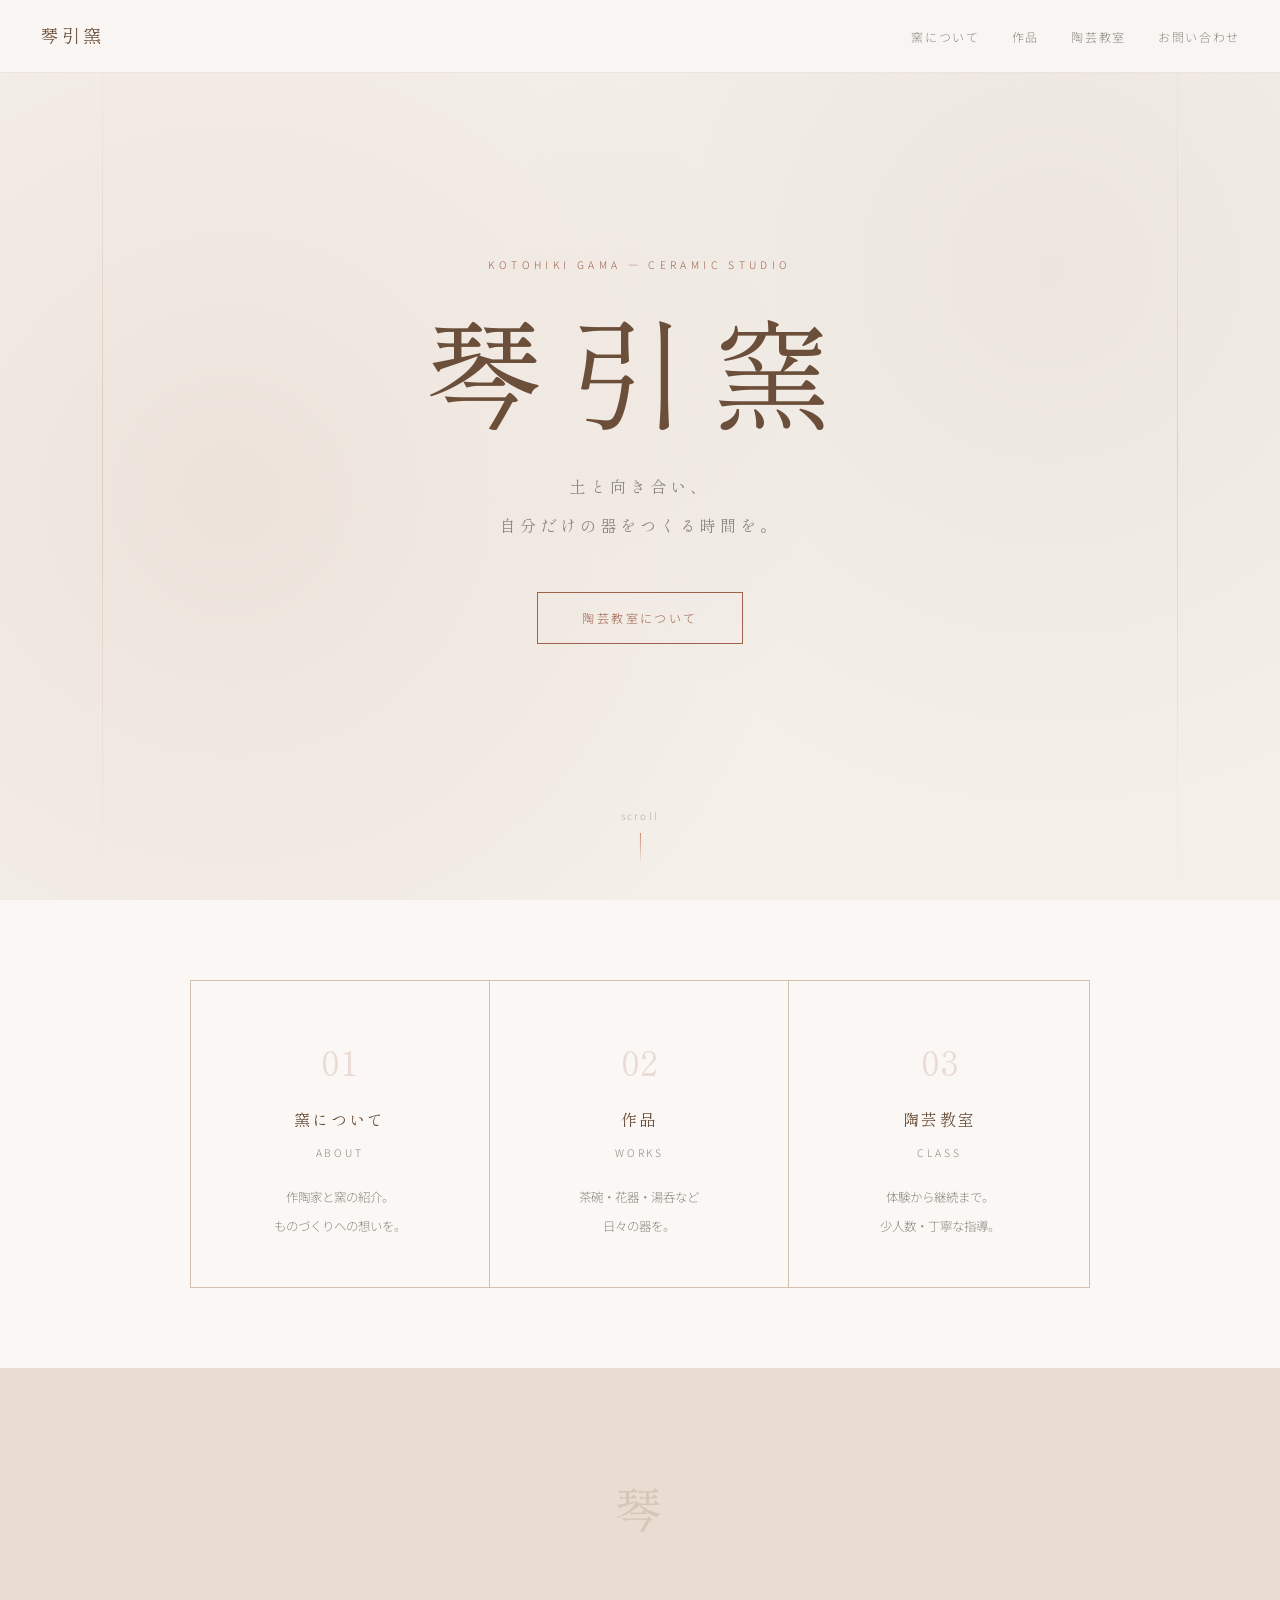
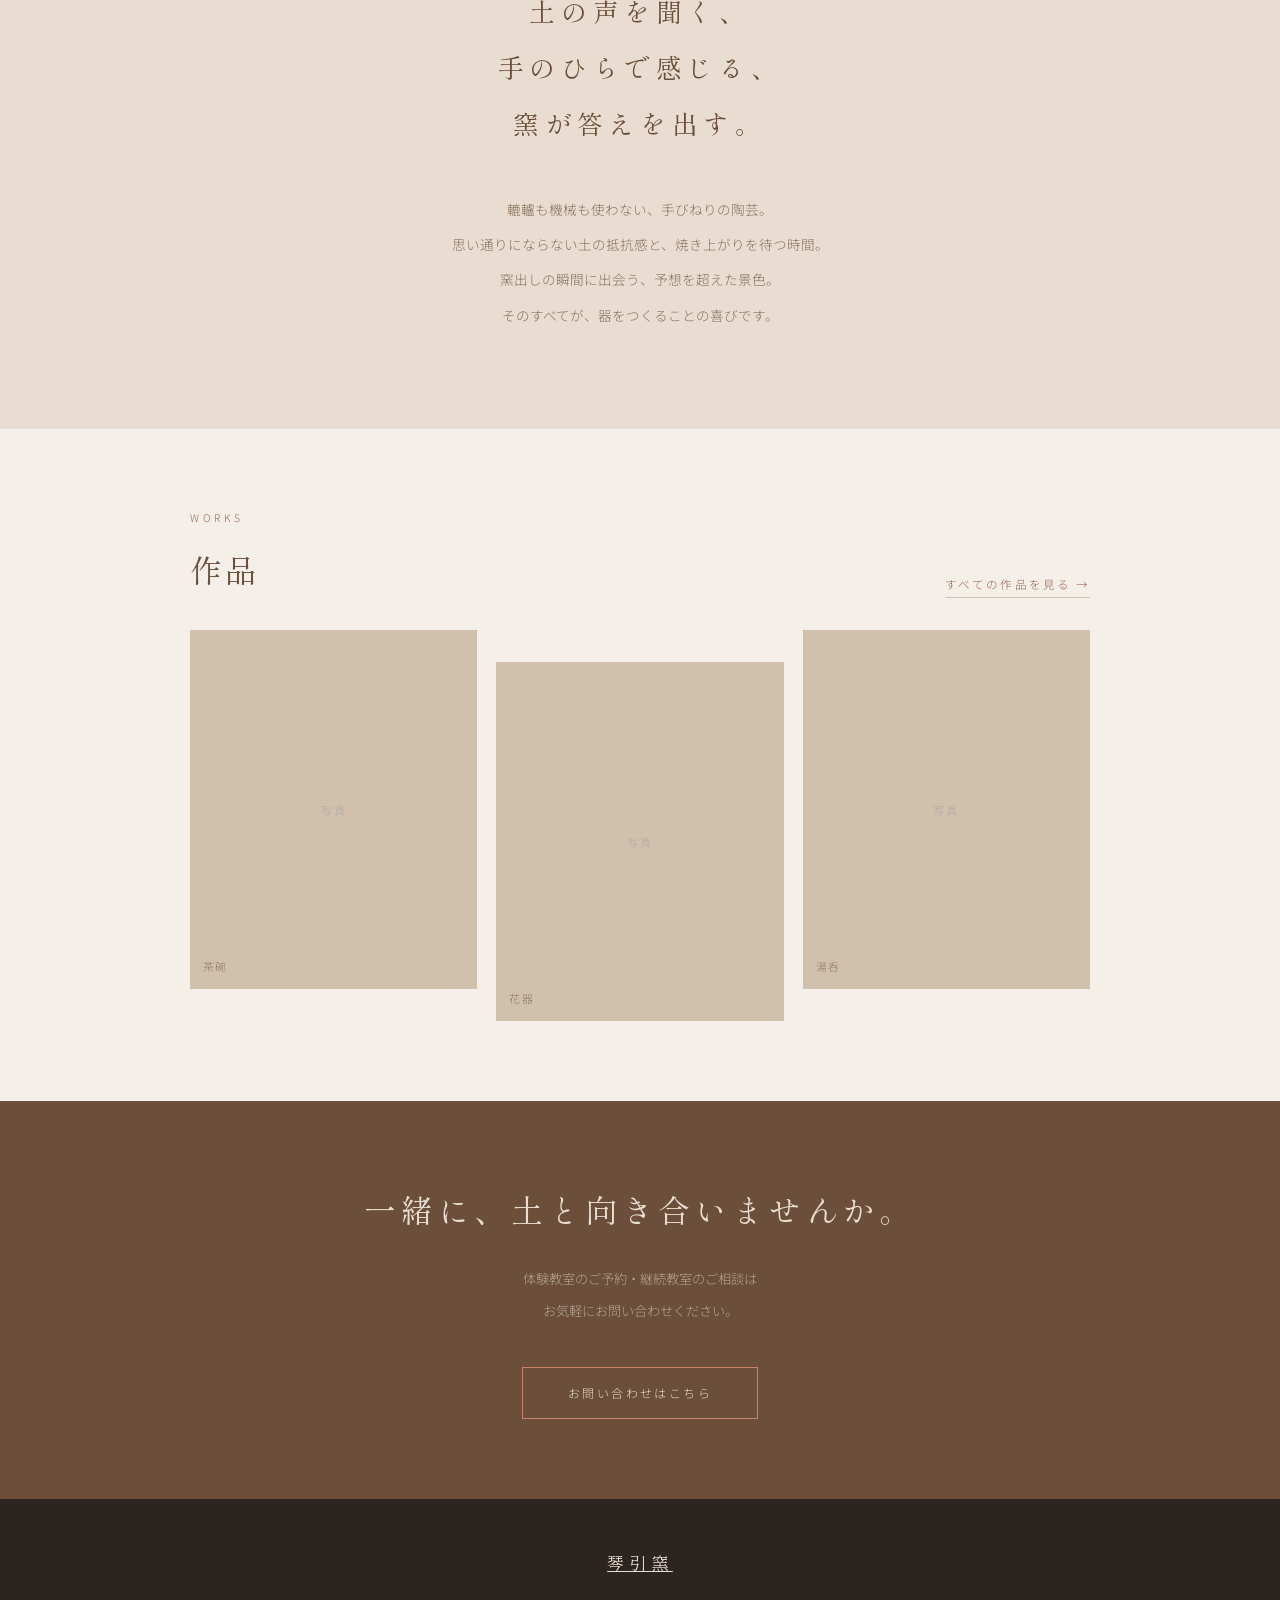
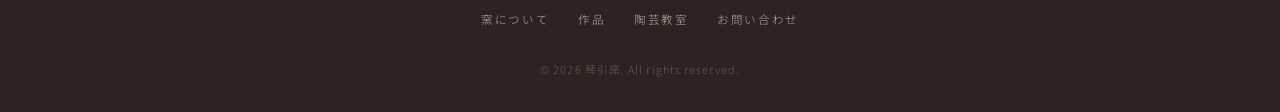
==== index.html @ 23a4cee9 "first commit" ====
<!DOCTYPE html>
<html lang="ja">
<head>
  <meta charset="UTF-8">
  <meta name="viewport" content="width=device-width, initial-scale=1.0">
  <title>琴引窯 — 手びねりの陶芸教室</title>
  <meta name="description" content="琴引窯は、作陶家が主宰する少人数制の陶芸教室です。土と向き合い、自分だけの器をつくる時間を。">
  <meta property="og:title" content="琴引窯 — 手びねりの陶芸教室">
  <meta property="og:description" content="土と向き合い、自分だけの器をつくる時間を。">
  <meta property="og:type" content="website">
  <link rel="preconnect" href="https://fonts.googleapis.com">
  <link rel="preconnect" href="https://fonts.gstatic.com" crossorigin>
  <link href="https://fonts.googleapis.com/css2?family=Noto+Serif+JP:wght@300;400;500&family=Noto+Sans+JP:wght@300;400&family=Shippori+Mincho:wght@400;500&display=swap" rel="stylesheet">
  <link rel="stylesheet" href="style.css">
  <style>
    /* ── Hero ── */
    .hero {
      min-height: 100svh;
      display: flex; align-items: center; justify-content: center;
      position: relative; background: var(--smoke); overflow: hidden;
    }
    .hero::before {
      content: '';
      position: absolute; inset: 0;
      background:
        radial-gradient(circle at 18% 55%, rgba(160,97,74,0.09) 0%, transparent 50%),
        radial-gradient(circle at 82% 30%, rgba(107,79,58,0.06) 0%, transparent 45%);
      pointer-events: none;
    }
    .hero-vline {
      position: absolute; top: 0; bottom: 0; width: 1px;
      background: linear-gradient(to bottom, transparent, rgba(160,97,74,0.2), transparent);
    }
    .hero-vline:nth-child(1) { left: 8%; }
    .hero-vline:nth-child(2) { right: 8%; }

    .hero-content {
      text-align: center; position: relative; z-index: 1;
      padding: 2rem;
      opacity: 0; transform: translateY(30px);
      animation: heroIn 1.3s cubic-bezier(0.22,1,0.36,1) 0.2s forwards;
    }
    @keyframes heroIn { to { opacity: 1; transform: none; } }

    .hero-en {
      font-size: 0.65rem; letter-spacing: 0.42em;
      color: var(--clay); text-transform: uppercase; margin-bottom: 1.8rem;
    }
    .hero-title {
      font-family: var(--serif);
      font-size: clamp(3.5rem, 12vw, 7.5rem);
      font-weight: 400; letter-spacing: 0.2em;
      color: var(--soil); line-height: 1.1; margin-bottom: 2rem;
    }
    .hero-sub {
      font-family: var(--serif);
      font-size: clamp(0.85rem, 2vw, 1rem);
      letter-spacing: 0.25em; color: var(--ash);
      margin-bottom: 3rem; line-height: 2.4;
    }
    .hero-cta {
      display: inline-block;
      padding: 0.9rem 2.8rem;
      border: 1px solid var(--clay);
      color: var(--clay); text-decoration: none;
      font-size: 0.75rem; letter-spacing: 0.2em;
      transition: all 0.3s;
    }
    .hero-cta:hover { background: var(--clay); color: var(--white); }

    .scroll-hint {
      position: absolute; bottom: 2.2rem; left: 50%;
      transform: translateX(-50%);
      display: flex; flex-direction: column; align-items: center; gap: 8px;
      color: var(--ash-lt); font-size: 0.62rem; letter-spacing: 0.22em;
      animation: scrollBounce 2.8s ease-in-out infinite;
    }
    @keyframes scrollBounce {
      0%,100% { transform: translateX(-50%) translateY(0); }
      50% { transform: translateX(-50%) translateY(7px); }
    }
    .scroll-hint::after {
      content: ''; width: 1px; height: 32px;
      background: linear-gradient(to bottom, var(--clay-lt), transparent);
    }

    /* ── Summary cards ── */
    .summary {
      background: var(--white);
      padding: 5rem 2rem;
    }
    .summary-grid {
      max-width: 900px; margin: 0 auto;
      display: grid; grid-template-columns: repeat(3,1fr); gap: 1px;
      border: 1px solid var(--sand-dk);
    }
    .summary-card {
      padding: 3rem 2rem;
      text-align: center;
      border-right: 1px solid var(--sand-dk);
      text-decoration: none; color: inherit;
      transition: background 0.3s;
    }
    .summary-card:last-child { border-right: none; }
    .summary-card:hover { background: var(--smoke); }
    .summary-card-num {
      font-family: var(--serif);
      font-size: 2.2rem; color: rgba(160,97,74,0.18);
      display: block; margin-bottom: 0.8rem;
    }
    .summary-card-ja {
      font-family: var(--serif);
      font-size: 1rem; letter-spacing: 0.15em;
      color: var(--soil); display: block; margin-bottom: 0.6rem;
    }
    .summary-card-en {
      font-size: 0.65rem; letter-spacing: 0.28em;
      color: var(--ash); text-transform: uppercase; display: block;
      margin-bottom: 1.2rem;
    }
    .summary-card-body {
      font-size: 0.78rem; line-height: 2;
      color: var(--ash);
    }

    /* ── Concept ── */
    .concept {
      background: var(--sand);
      padding: 6rem 2rem; text-align: center;
    }
    .concept-inner { max-width: 700px; margin: 0 auto; }
    .concept-kamon {
      font-family: var(--serif);
      font-size: 3rem; color: rgba(107,79,58,0.15);
      display: block; margin-bottom: 2rem; letter-spacing: 0.1em;
    }
    .concept-quote {
      font-family: var(--serif);
      font-size: clamp(1.1rem, 2.8vw, 1.6rem);
      font-weight: 400; letter-spacing: 0.22em;
      color: var(--soil); line-height: 2.2; margin-bottom: 2.5rem;
    }
    .concept-body {
      font-size: 0.85rem; line-height: 2.6;
      color: rgba(107,79,58,0.75);
    }

    /* ── Works preview ── */
    .works-preview {
      background: var(--smoke); padding: 5rem 2rem;
    }
    .works-preview-inner { max-width: 900px; margin: 0 auto; }
    .works-preview-header {
      display: flex; align-items: flex-end;
      justify-content: space-between; margin-bottom: 2rem;
    }
    .works-link {
      font-size: 0.72rem; letter-spacing: 0.18em;
      color: var(--clay); text-decoration: none;
      border-bottom: 1px solid rgba(160,97,74,0.35);
      padding-bottom: 2px; transition: border-color 0.25s;
    }
    .works-link:hover { border-color: var(--clay); }
    .works-grid {
      display: grid; grid-template-columns: repeat(3,1fr); gap: 1.2rem;
    }
    .work-thumb {
      aspect-ratio: 4/5; background: var(--sand-dk);
      position: relative; overflow: hidden;
    }
    .work-thumb:nth-child(2) { margin-top: 2rem; }
    .work-thumb-label {
      position: absolute; bottom: 0.8rem; left: 0.8rem;
      font-size: 0.68rem; letter-spacing: 0.15em;
      color: var(--soil); opacity: 0.65;
    }
    .work-thumb-ph {
      width: 100%; height: 100%;
      display: flex; align-items: center; justify-content: center;
      color: var(--ash-lt); font-size: 0.7rem; letter-spacing: 0.18em;
    }

    /* ── CTA Banner ── */
    .cta-banner {
      background: var(--soil); padding: 5rem 2rem;
      text-align: center;
    }
    .cta-banner h2 {
      font-family: var(--serif);
      font-size: clamp(1.3rem, 3.5vw, 2rem);
      font-weight: 400; letter-spacing: 0.15em;
      color: var(--sand); margin-bottom: 1.5rem;
    }
    .cta-banner p {
      font-size: 0.83rem; line-height: 2.4;
      color: rgba(232,221,208,0.6); margin-bottom: 2.5rem;
    }
    .cta-banner a {
      display: inline-block;
      padding: 0.9rem 2.8rem;
      border: 1px solid var(--clay-lt);
      color: var(--sand); text-decoration: none;
      font-size: 0.75rem; letter-spacing: 0.2em;
      transition: all 0.3s;
    }
    .cta-banner a:hover { background: var(--clay-lt); }

    @media (max-width: 768px) {
      .summary-grid { grid-template-columns: 1fr; }
      .summary-card { border-right: none; border-bottom: 1px solid var(--sand-dk); }
      .summary-card:last-child { border-bottom: none; }
      .works-grid { grid-template-columns: repeat(2,1fr); }
      .work-thumb:nth-child(2) { margin-top: 0; }
    }
  </style>
</head>
<body>

<nav>
  <a class="nav-logo" href="index.html">琴引窯</a>
  <ul class="nav-links">
    <li><a href="about.html">窯について</a></li>
    <li><a href="gallery.html">作品</a></li>
    <li><a href="class.html">陶芸教室</a></li>
    <li><a href="contact.html">お問い合わせ</a></li>
  </ul>
  <button class="hamburger" id="hamburger" aria-label="メニュー">
    <span></span><span></span><span></span>
  </button>
</nav>
<div class="mobile-menu" id="mobile-menu">
  <a href="about.html" class="mobile-link">窯について</a>
  <a href="gallery.html" class="mobile-link">作品</a>
  <a href="class.html" class="mobile-link">陶芸教室</a>
  <a href="contact.html" class="mobile-link">お問い合わせ</a>
</div>

<!-- Hero -->
<section class="hero">
  <div class="hero-vline"></div>
  <div class="hero-vline"></div>
  <div class="hero-content">
    <p class="hero-en">Kotohiki Gama — Ceramic Studio</p>
    <h1 class="hero-title">琴引窯</h1>
    <p class="hero-sub">
      土と向き合い、<br>
      自分だけの器をつくる時間を。
    </p>
    <a href="class.html" class="hero-cta">陶芸教室について</a>
  </div>
  <div class="scroll-hint">scroll</div>
</section>

<!-- Summary -->
<div class="summary">
  <div class="summary-grid reveal">
    <a class="summary-card" href="about.html">
      <span class="summary-card-num">01</span>
      <span class="summary-card-ja">窯について</span>
      <span class="summary-card-en">About</span>
      <span class="summary-card-body">作陶家と窯の紹介。<br>ものづくりへの想いを。</span>
    </a>
    <a class="summary-card" href="gallery.html">
      <span class="summary-card-num">02</span>
      <span class="summary-card-ja">作品</span>
      <span class="summary-card-en">Works</span>
      <span class="summary-card-body">茶碗・花器・湯呑など<br>日々の器を。</span>
    </a>
    <a class="summary-card" href="class.html">
      <span class="summary-card-num">03</span>
      <span class="summary-card-ja">陶芸教室</span>
      <span class="summary-card-en">Class</span>
      <span class="summary-card-body">体験から継続まで。<br>少人数・丁寧な指導。</span>
    </a>
  </div>
</div>

<!-- Concept -->
<section class="concept">
  <div class="concept-inner reveal">
    <span class="concept-kamon">琴</span>
    <p class="concept-quote">
      土の声を聞く、<br>
      手のひらで感じる、<br>
      窯が答えを出す。
    </p>
    <p class="concept-body">
      轆轤も機械も使わない、手びねりの陶芸。<br>
      思い通りにならない土の抵抗感と、焼き上がりを待つ時間。<br>
      窯出しの瞬間に出会う、予想を超えた景色。<br>
      そのすべてが、器をつくることの喜びです。
    </p>
  </div>
</section>

<!-- Works preview -->
<section class="works-preview">
  <div class="works-preview-inner">
    <div class="works-preview-header reveal">
      <div>
        <span class="section-label">Works</span>
        <h2 class="section-title" style="margin-bottom:0">作品</h2>
      </div>
      <a href="gallery.html" class="works-link">すべての作品を見る →</a>
    </div>
    <div class="works-grid reveal">
      <div class="work-thumb" style="--d:0ms">
        <div class="work-thumb-ph">写真</div>
        <span class="work-thumb-label">茶碗</span>
      </div>
      <div class="work-thumb" style="--d:80ms">
        <div class="work-thumb-ph">写真</div>
        <span class="work-thumb-label">花器</span>
      </div>
      <div class="work-thumb" style="--d:160ms">
        <div class="work-thumb-ph">写真</div>
        <span class="work-thumb-label">湯呑</span>
      </div>
    </div>
  </div>
</section>

<!-- CTA -->
<section class="cta-banner">
  <div class="reveal">
    <h2>一緒に、土と向き合いませんか。</h2>
    <p>体験教室のご予約・継続教室のご相談は<br>お気軽にお問い合わせください。</p>
    <a href="contact.html">お問い合わせはこちら</a>
  </div>
</section>

<footer>
  <a class="footer-logo" href="index.html">琴引窯</a>
  <ul class="footer-links">
    <li><a href="about.html">窯について</a></li>
    <li><a href="gallery.html">作品</a></li>
    <li><a href="class.html">陶芸教室</a></li>
    <li><a href="contact.html">お問い合わせ</a></li>
  </ul>
  <p class="footer-copy">&copy; 2026 琴引窯. All rights reserved.</p>
</footer>

<script src="common.js"></script>
</body>
</html>
---- style.css ----
/* =============================================
   琴引窯 — 共通スタイル
   ============================================= */

:root {
  --clay:      #A0614A;
  --clay-lt:   #C8856C;
  --clay-dk:   #7A4535;
  --sand:      #E8DDD0;
  --sand-dk:   #D0C0AC;
  --soil:      #6B4F3A;
  --ash:       #8C8880;
  --ash-lt:    #B0ABA5;
  --smoke:     #F4EFE9;
  --ink:       #2C2420;
  --white:     #FAF7F4;
  --serif:     'Shippori Mincho', 'Noto Serif JP', serif;
  --sans:      'Noto Sans JP', sans-serif;
}

/* Reset */
*, *::before, *::after { box-sizing: border-box; margin: 0; padding: 0; }
html { scroll-behavior: smooth; }
img { display: block; max-width: 100%; }

body {
  font-family: var(--sans);
  background: var(--white);
  color: var(--ink);
  font-weight: 300;
  line-height: 1.8;
  overflow-x: hidden;
}

/* ── Nav ── */
nav {
  position: fixed; top: 0; left: 0; right: 0; z-index: 100;
  display: flex; align-items: center; justify-content: space-between;
  padding: 1.2rem 2.5rem;
  background: rgba(250,247,244,0.9);
  backdrop-filter: blur(10px);
  border-bottom: 1px solid rgba(160,97,74,0.12);
}
.nav-logo {
  font-family: var(--serif);
  font-size: 1.15rem;
  letter-spacing: 0.2em;
  color: var(--soil);
  text-decoration: none;
}
.nav-links { display: flex; gap: 2rem; list-style: none; }
.nav-links a {
  font-size: 0.75rem; letter-spacing: 0.14em;
  color: var(--ash); text-decoration: none;
  transition: color 0.25s;
}
.nav-links a:hover,
.nav-links a.active { color: var(--clay); }

.hamburger {
  display: none; flex-direction: column; gap: 5px;
  cursor: pointer; background: none; border: none; padding: 4px;
}
.hamburger span {
  display: block; width: 22px; height: 1.5px;
  background: var(--soil); transition: all 0.3s;
}
.hamburger.open span:nth-child(1) { transform: rotate(45deg) translate(4.5px,4.5px); }
.hamburger.open span:nth-child(2) { opacity: 0; }
.hamburger.open span:nth-child(3) { transform: rotate(-45deg) translate(4.5px,-4.5px); }

.mobile-menu {
  display: none; position: fixed; inset: 0; z-index: 99;
  background: var(--white);
  flex-direction: column; align-items: center; justify-content: center; gap: 2.5rem;
}
.mobile-menu.open { display: flex; }
.mobile-menu a {
  font-family: var(--serif); font-size: 1.4rem;
  letter-spacing: 0.22em; color: var(--soil); text-decoration: none;
}

/* ── Page Header (各ページ上部) ── */
.page-header {
  padding: 9rem 2rem 4rem;
  background: var(--smoke);
  position: relative; overflow: hidden;
}
.page-header::before {
  content: '';
  position: absolute; inset: 0;
  background: radial-gradient(circle at 15% 60%, rgba(160,97,74,0.07) 0%, transparent 55%);
  pointer-events: none;
}
.page-header-inner { max-width: 900px; margin: 0 auto; }
.page-header-en {
  font-size: 0.65rem; letter-spacing: 0.38em;
  color: var(--clay); text-transform: uppercase; margin-bottom: 0.8rem;
  display: block;
}
.page-header-ja {
  font-family: var(--serif);
  font-size: clamp(1.8rem, 5vw, 3rem);
  font-weight: 400; letter-spacing: 0.12em;
  color: var(--soil); line-height: 1.3;
}

/* ── Section共通 ── */
section.content { padding: 5rem 2rem; }
.section-inner { max-width: 900px; margin: 0 auto; }
.section-label {
  display: block; font-size: 0.65rem;
  letter-spacing: 0.35em; color: var(--clay);
  text-transform: uppercase; margin-bottom: 0.8rem;
}
.section-title {
  font-family: var(--serif);
  font-size: clamp(1.4rem, 3.5vw, 2rem);
  font-weight: 400; letter-spacing: 0.1em;
  color: var(--soil); margin-bottom: 1.5rem;
}
.divider {
  width: 36px; height: 1px;
  background: var(--clay); margin-bottom: 2.2rem;
}

/* Reveal animation */
.reveal {
  opacity: 0; transform: translateY(20px);
  transition: opacity 0.75s cubic-bezier(0.22,1,0.36,1),
              transform 0.75s cubic-bezier(0.22,1,0.36,1);
}
.reveal.visible { opacity: 1; transform: none; }

/* ── Footer ── */
footer {
  background: var(--ink);
  padding: 3rem 2rem 2rem;
  text-align: center;
}
.footer-logo {
  font-family: var(--serif);
  font-size: 1.1rem; letter-spacing: 0.22em;
  color: var(--sand); margin-bottom: 1.5rem; display: block;
}
.footer-links {
  display: flex; justify-content: center; gap: 1.8rem;
  list-style: none; margin-bottom: 1.8rem; flex-wrap: wrap;
}
.footer-links a {
  font-size: 0.72rem; letter-spacing: 0.14em;
  color: var(--ash-lt); text-decoration: none;
  transition: color 0.25s;
}
.footer-links a:hover { color: var(--clay-lt); }
.footer-copy {
  font-size: 0.68rem; letter-spacing: 0.1em;
  color: rgba(232,221,208,0.3);
}

/* ── Responsive ── */
@media (max-width: 768px) {
  nav { padding: 1rem 1.4rem; }
  .nav-links { display: none; }
  .hamburger { display: flex; }
  section.content { padding: 3.5rem 1.4rem; }
  .page-header { padding: 7.5rem 1.4rem 3rem; }
}
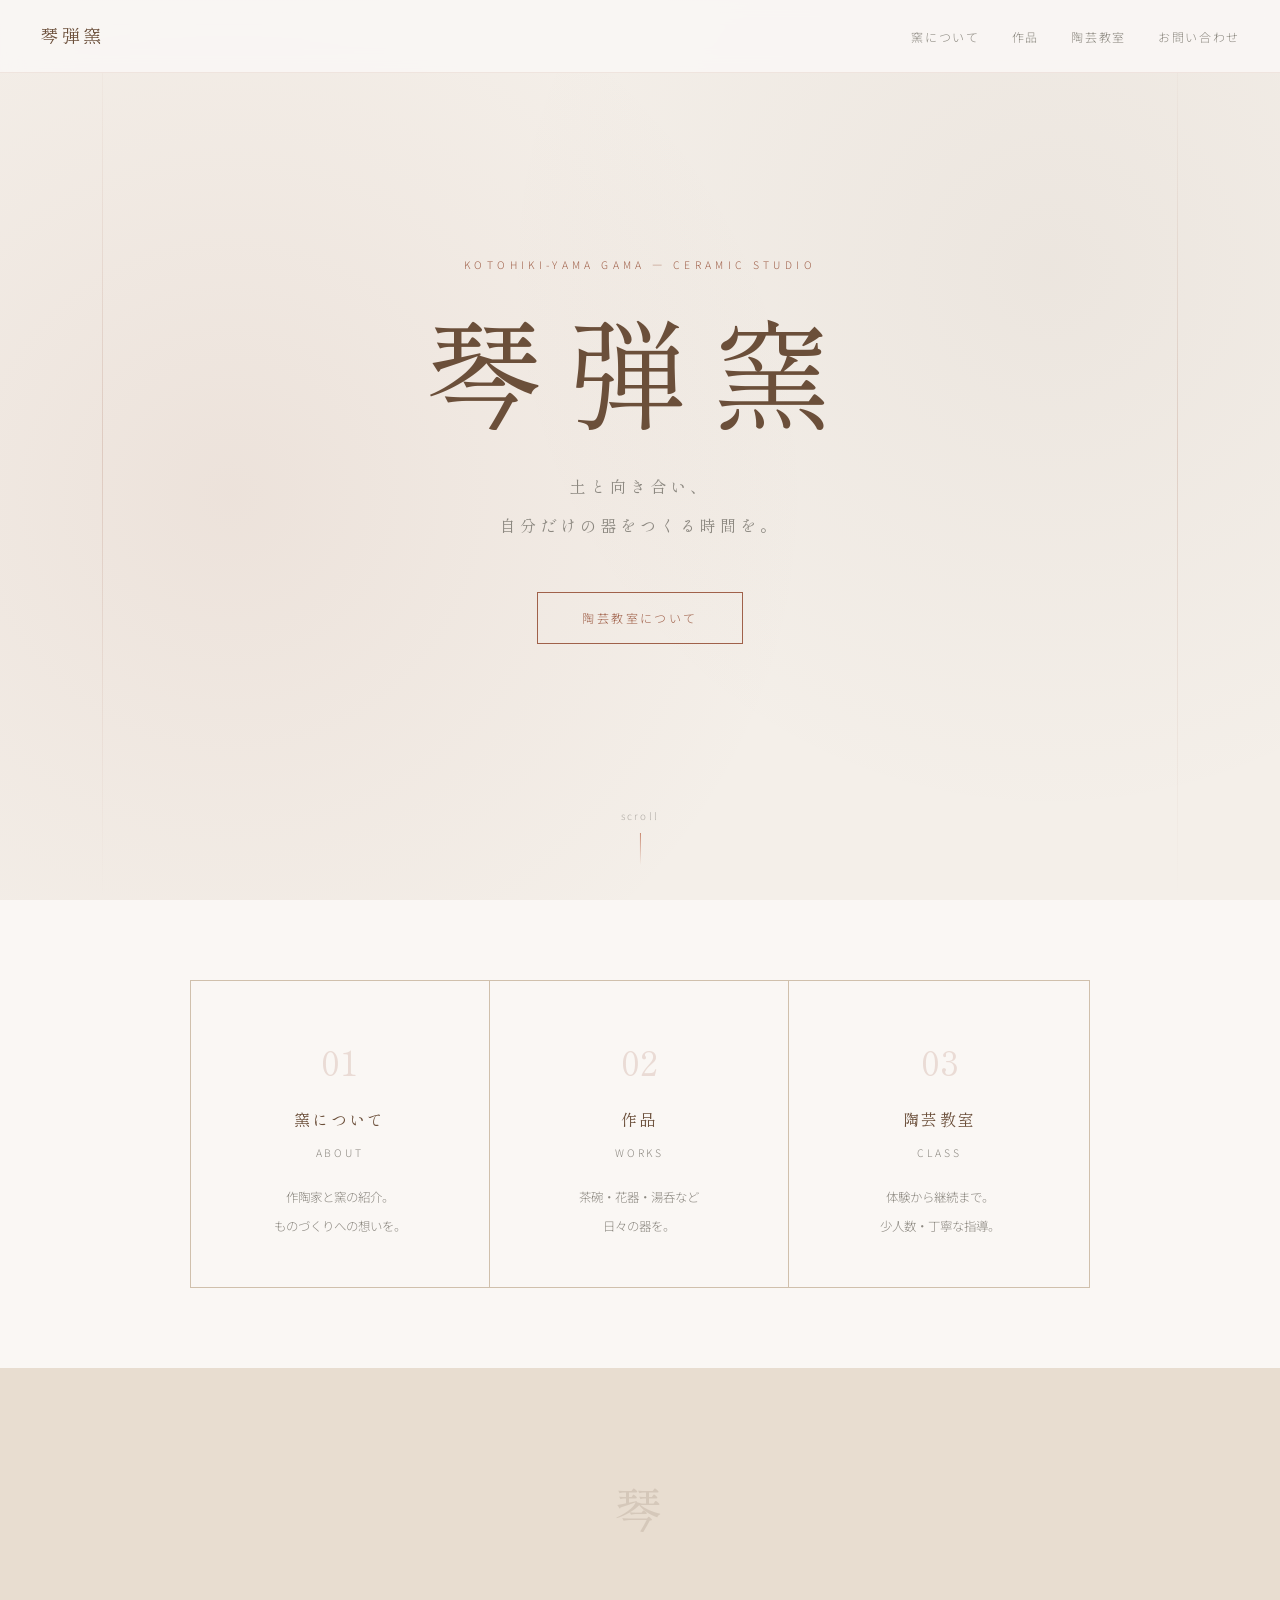
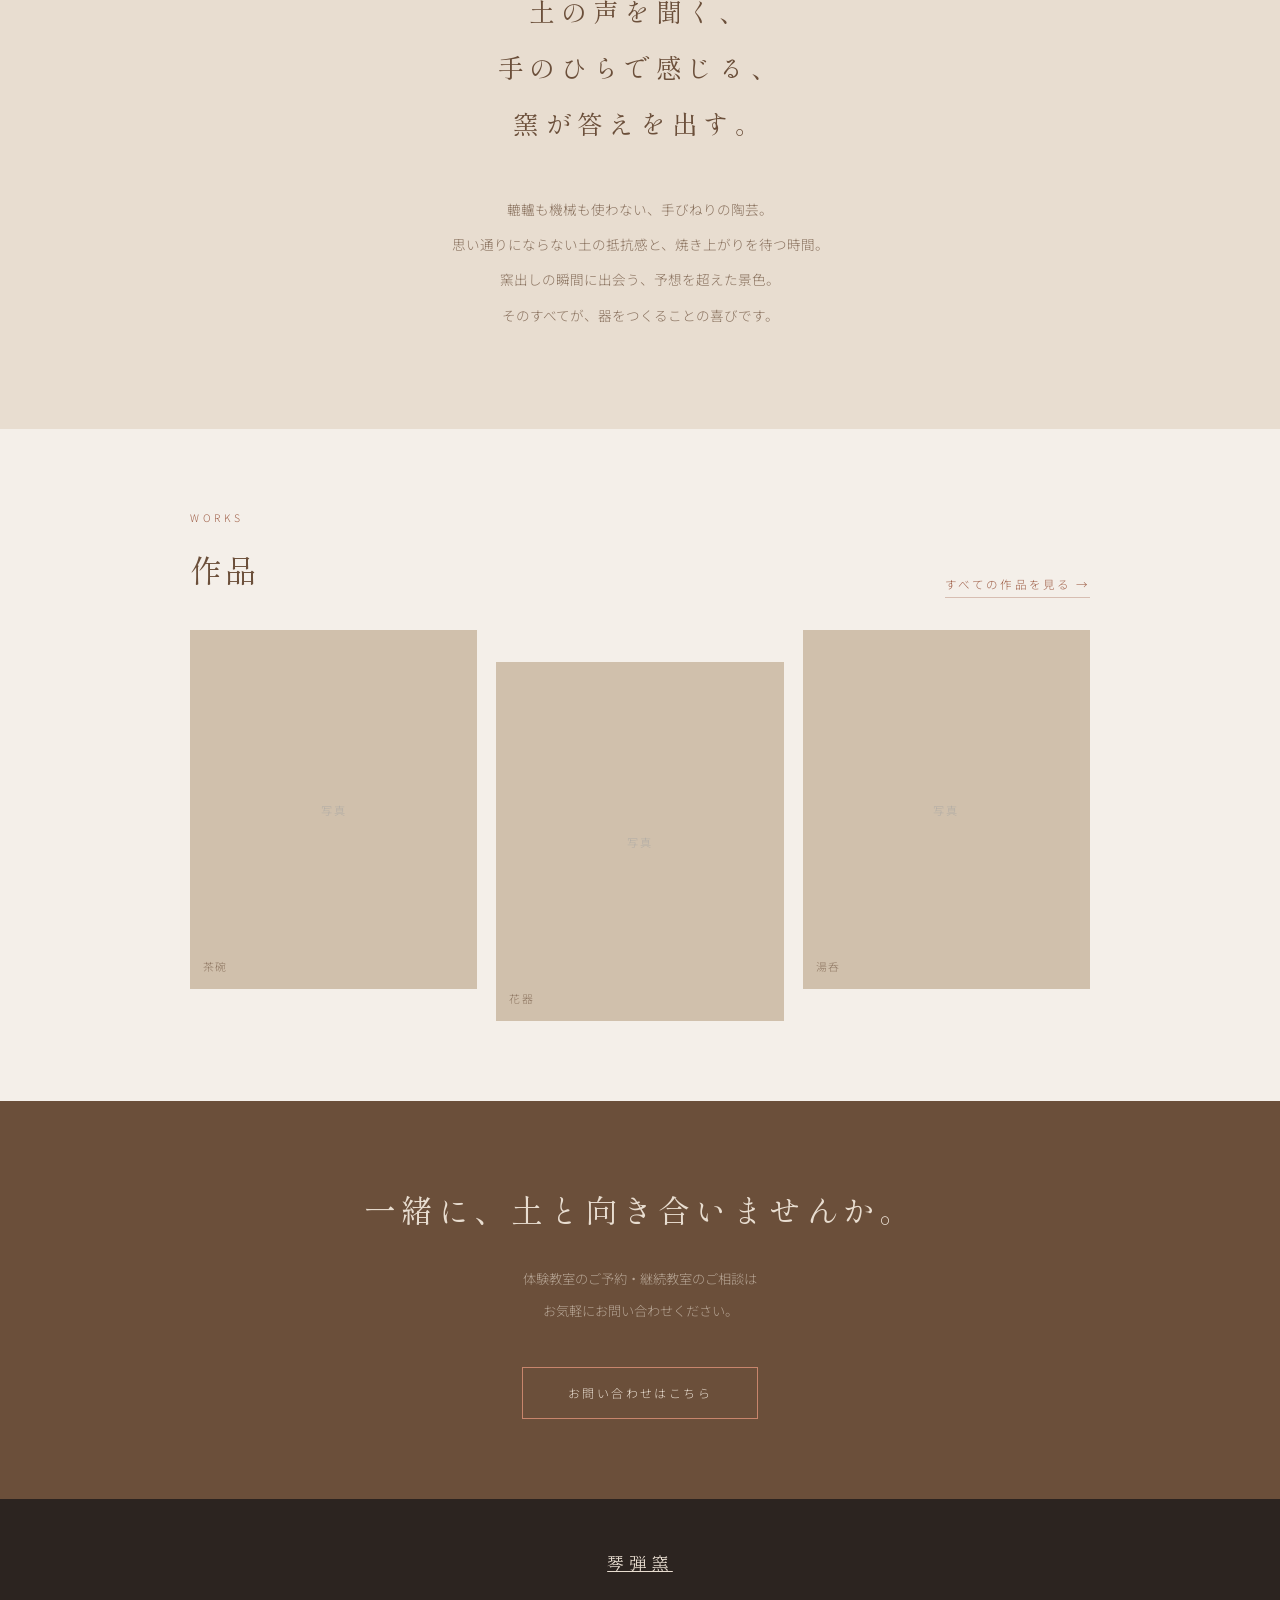
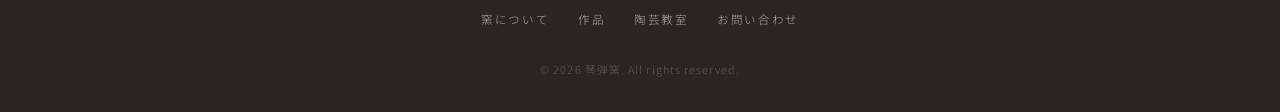
==== commit f109e29a: "formspreeフォーム設定・情報更新" ====
--- a/index.html
+++ b/index.html
@@ -3,9 +3,9 @@
 <head>
   <meta charset="UTF-8">
   <meta name="viewport" content="width=device-width, initial-scale=1.0">
-  <title>琴引窯 — 手びねりの陶芸教室</title>
-  <meta name="description" content="琴引窯は、作陶家が主宰する少人数制の陶芸教室です。土と向き合い、自分だけの器をつくる時間を。">
-  <meta property="og:title" content="琴引窯 — 手びねりの陶芸教室">
+  <title>琴弾窯 — 手びねりの陶芸教室</title>
+  <meta name="description" content="琴弾窯は、作陶家が主宰する少人数制の陶芸教室です。土と向き合い、自分だけの器をつくる時間を。">
+  <meta property="og:title" content="琴弾窯 — 手びねりの陶芸教室">
   <meta property="og:description" content="土と向き合い、自分だけの器をつくる時間を。">
   <meta property="og:type" content="website">
   <link rel="preconnect" href="https://fonts.googleapis.com">
@@ -217,7 +217,7 @@
 <body>
 
 <nav>
-  <a class="nav-logo" href="index.html">琴引窯</a>
+  <a class="nav-logo" href="index.html">琴弾窯</a>
   <ul class="nav-links">
     <li><a href="about.html">窯について</a></li>
     <li><a href="gallery.html">作品</a></li>
@@ -240,8 +240,8 @@
   <div class="hero-vline"></div>
   <div class="hero-vline"></div>
   <div class="hero-content">
-    <p class="hero-en">Kotohiki Gama — Ceramic Studio</p>
-    <h1 class="hero-title">琴引窯</h1>
+    <p class="hero-en">Kotohiki-yama Gama — Ceramic Studio</p>
+    <h1 class="hero-title">琴弾窯</h1>
     <p class="hero-sub">
       土と向き合い、<br>
       自分だけの器をつくる時間を。
@@ -330,14 +330,14 @@
 </section>
 
 <footer>
-  <a class="footer-logo" href="index.html">琴引窯</a>
+  <a class="footer-logo" href="index.html">琴弾窯</a>
   <ul class="footer-links">
     <li><a href="about.html">窯について</a></li>
     <li><a href="gallery.html">作品</a></li>
     <li><a href="class.html">陶芸教室</a></li>
     <li><a href="contact.html">お問い合わせ</a></li>
   </ul>
-  <p class="footer-copy">&copy; 2026 琴引窯. All rights reserved.</p>
+  <p class="footer-copy">&copy; 2026 琴弾窯. All rights reserved.</p>
 </footer>
 
 <script src="common.js"></script>
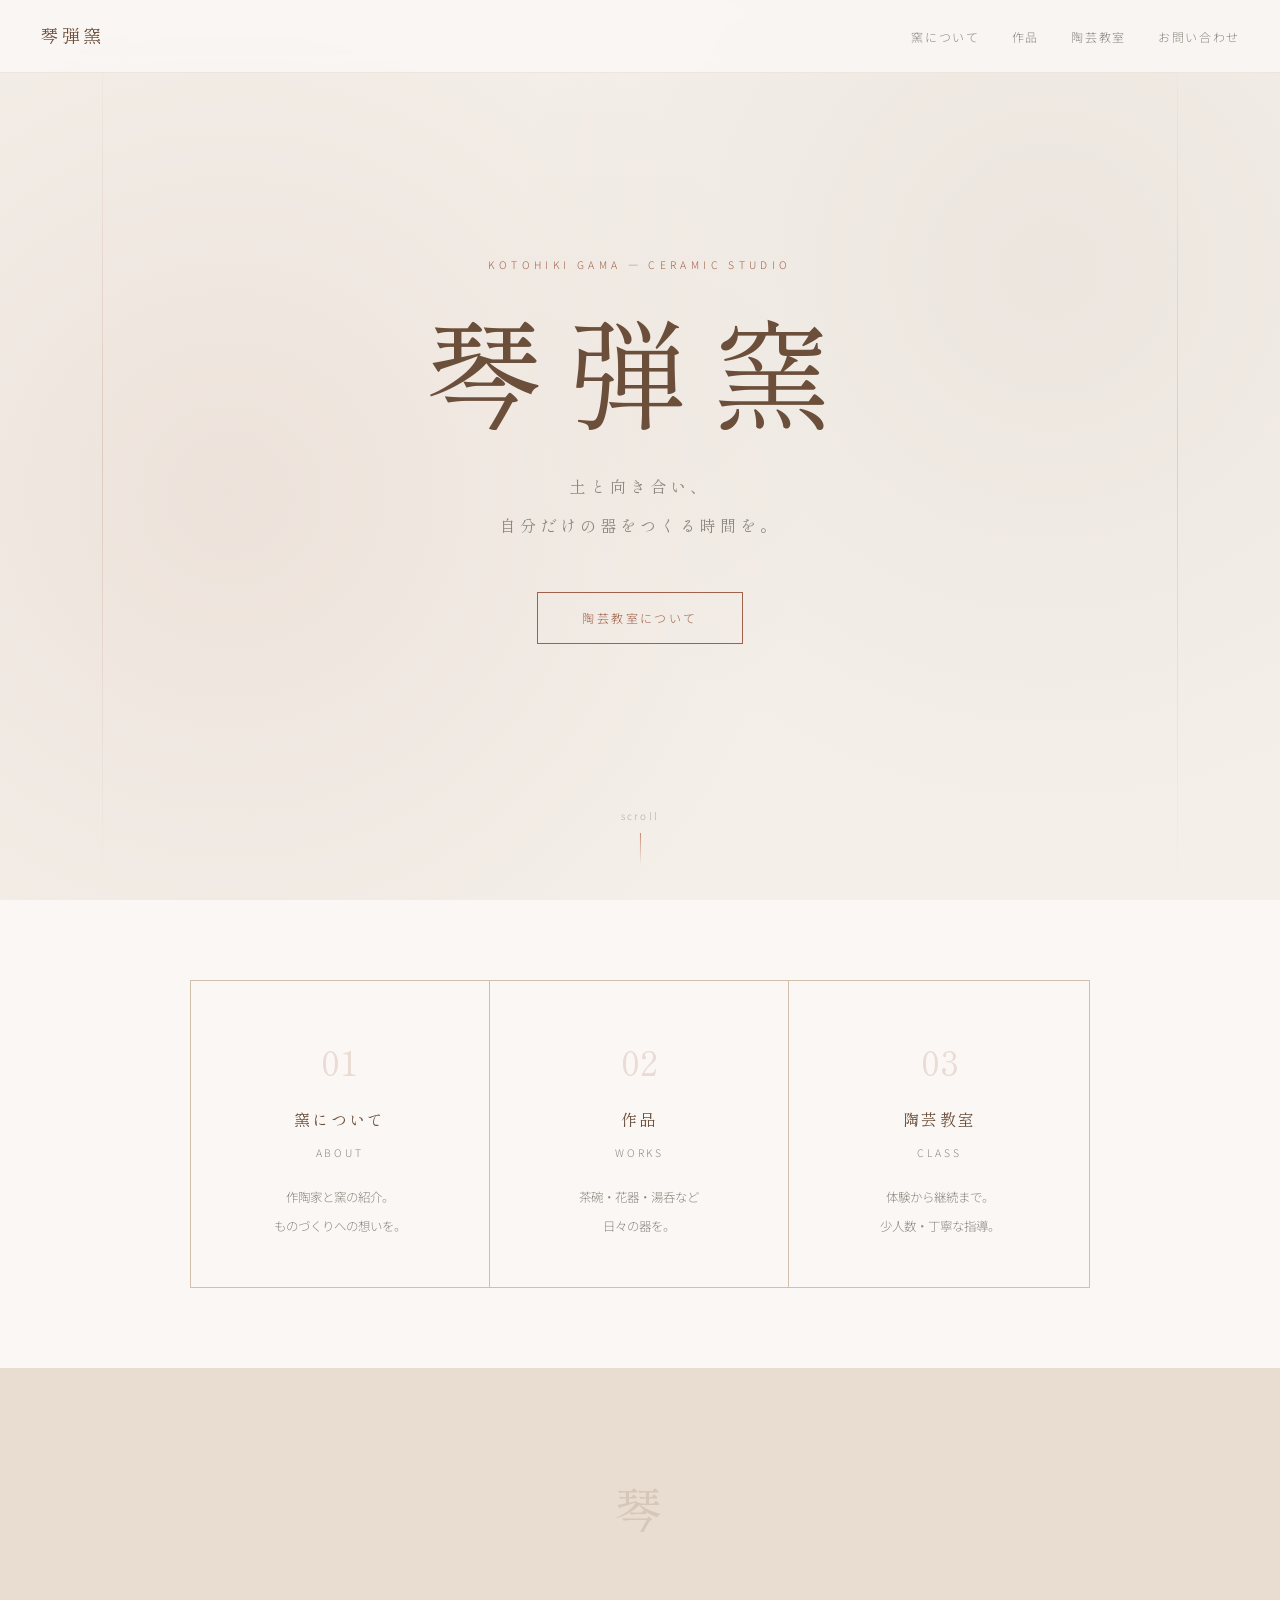
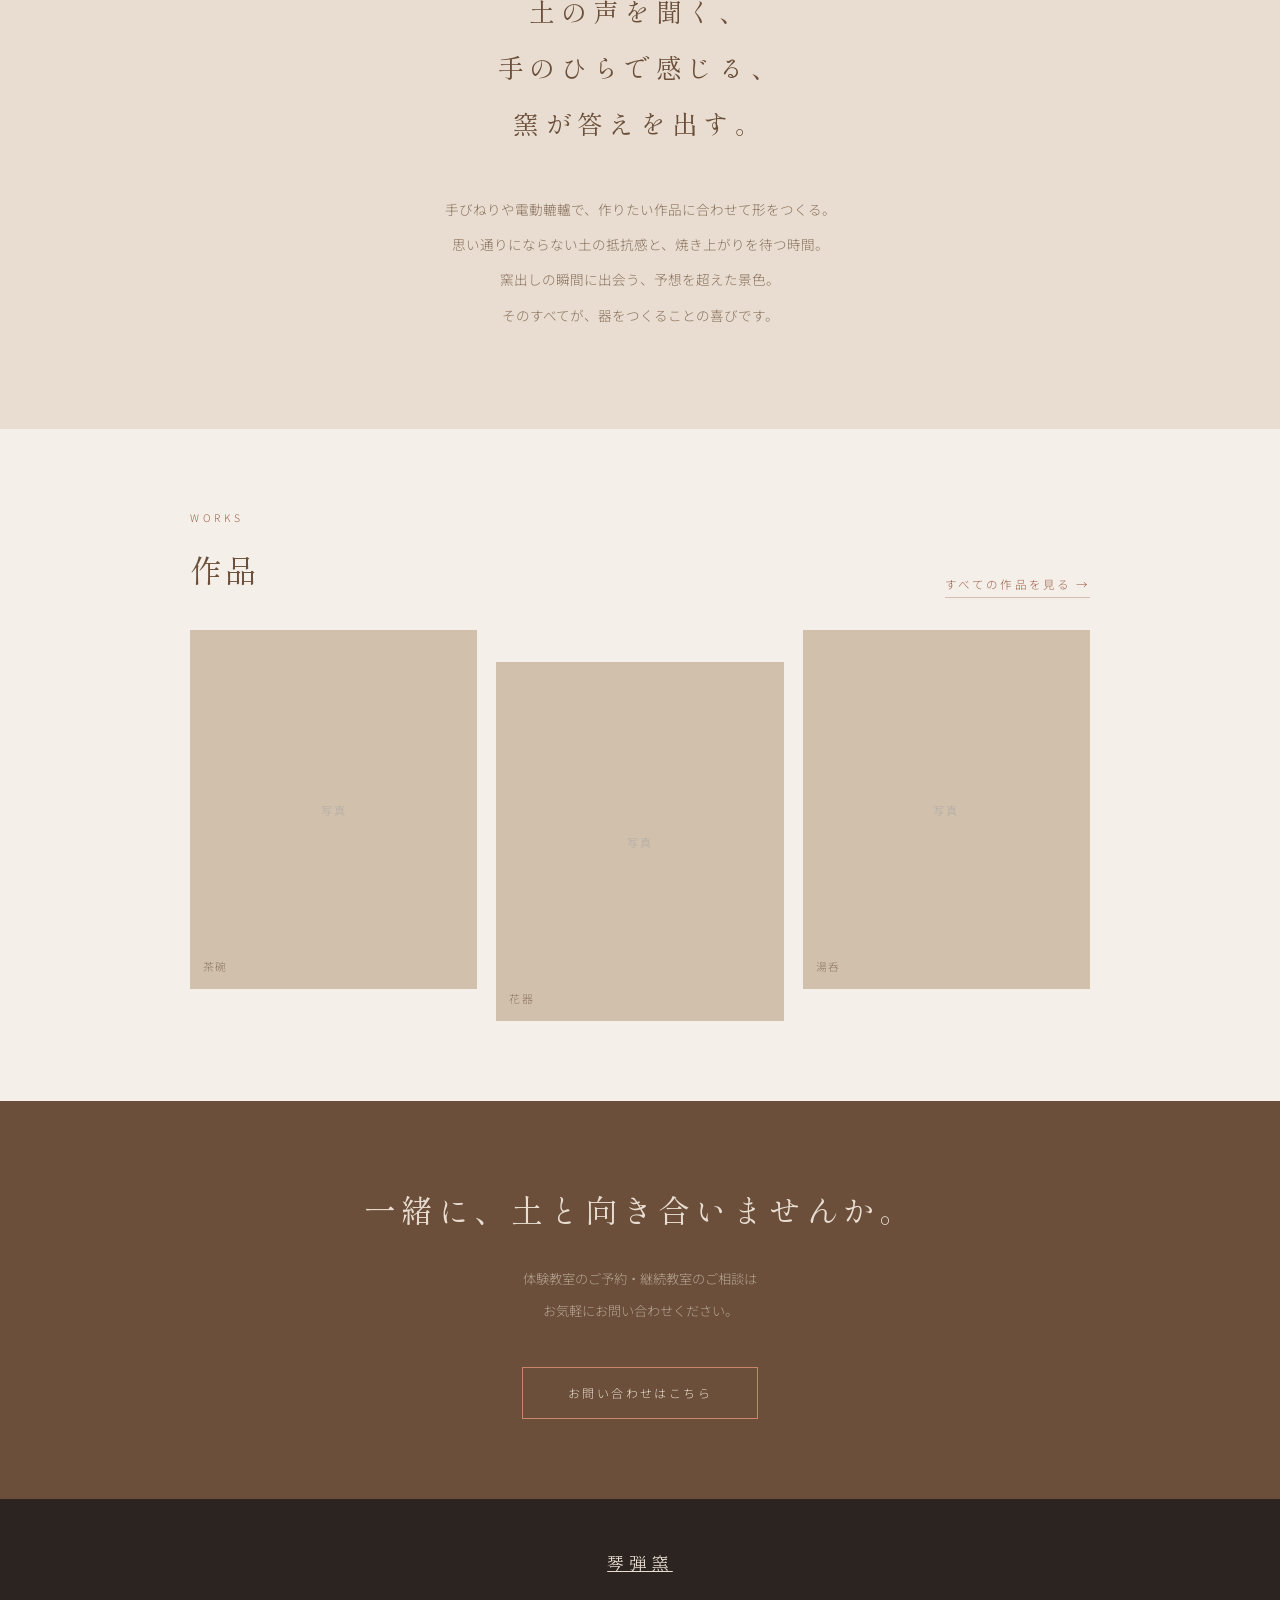
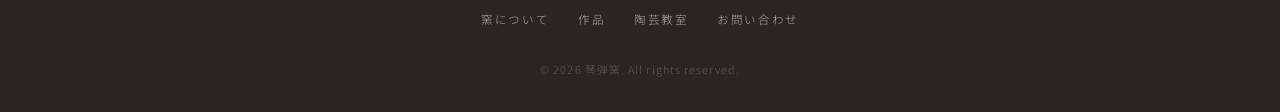
==== commit 660370d8: "fix all files" ====
--- a/index.html
+++ b/index.html
@@ -240,7 +240,7 @@
   <div class="hero-vline"></div>
   <div class="hero-vline"></div>
   <div class="hero-content">
-    <p class="hero-en">Kotohiki-yama Gama — Ceramic Studio</p>
+    <p class="hero-en">Kotohiki Gama — Ceramic Studio</p>
     <h1 class="hero-title">琴弾窯</h1>
     <p class="hero-sub">
       土と向き合い、<br>
@@ -285,7 +285,7 @@
       窯が答えを出す。
     </p>
     <p class="concept-body">
-      轆轤も機械も使わない、手びねりの陶芸。<br>
+      手びねりや電動轆轤で、作りたい作品に合わせて形をつくる。<br>
       思い通りにならない土の抵抗感と、焼き上がりを待つ時間。<br>
       窯出しの瞬間に出会う、予想を超えた景色。<br>
       そのすべてが、器をつくることの喜びです。
